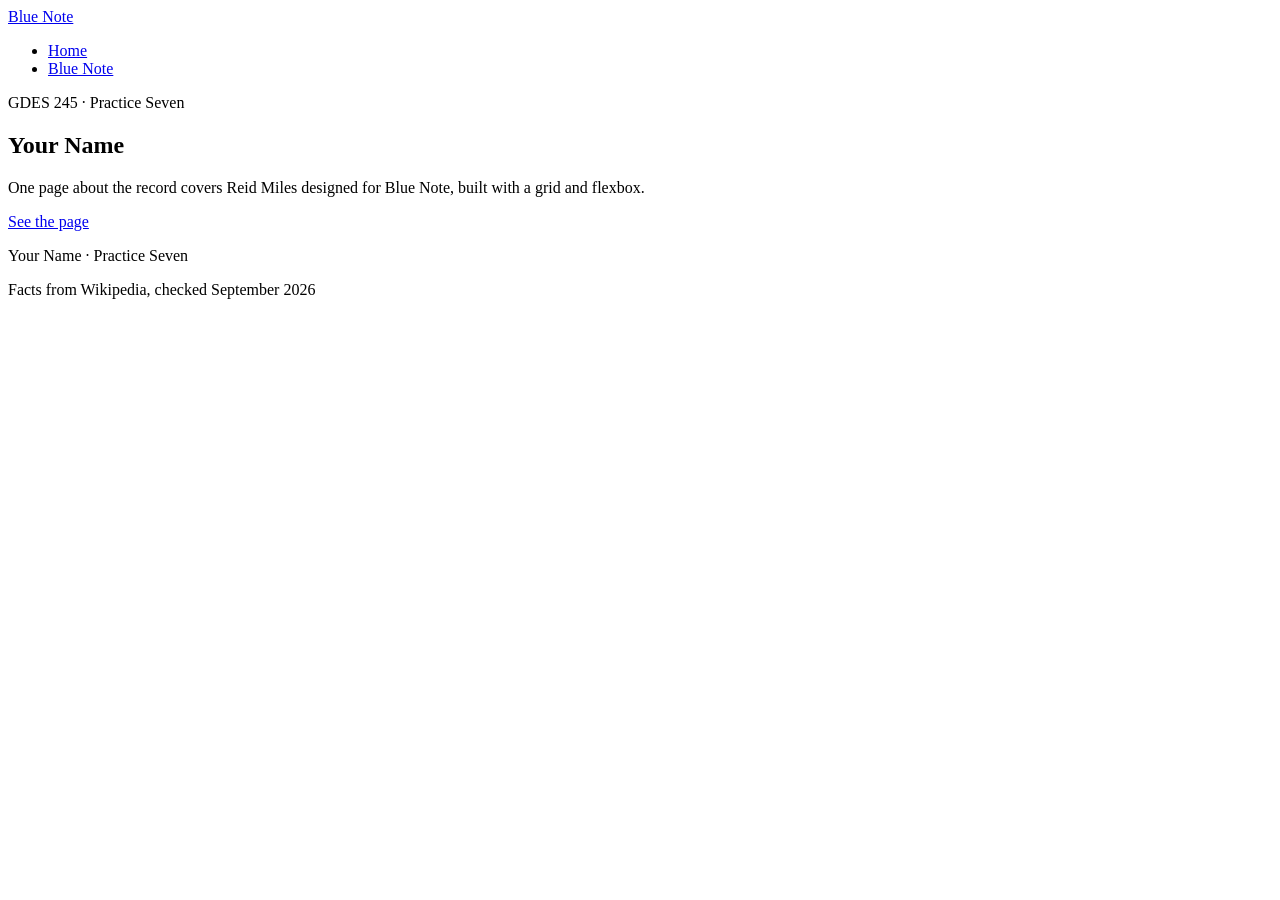
==== index.html @ 88a0044b "Add files via upload" ====
<!DOCTYPE html>
<html lang="en">
<head>
  <meta charset="UTF-8">
  <meta name="viewport" content="width=device-width, initial-scale=1.0">
  <title>Your Name, Web 1</title>

  <link rel="preconnect" href="https://fonts.googleapis.com">
  <link rel="preconnect" href="https://fonts.gstatic.com" crossorigin>
  <link href="https://fonts.googleapis.com/css2?family=Anton&family=Work+Sans:wght@400;600&display=swap" rel="stylesheet">

  <link rel="stylesheet" href="css/styles.css">
</head>
<body>

<header class="site-header">
  <a class="logo" href="index.html">Blue Note</a>
  <nav>
    <ul>
      <li><a href="index.html">Home</a></li>
      <li><a href="pages/blue-note.html">Blue Note</a></li>
    </ul>
  </nav>
</header>

<section class="hero">
  <p>GDES 245 &middot; Practice Seven</p>
  <h1>Your Name</h1>
  <p>One page about the record covers Reid Miles
     designed for Blue Note, built with a grid and flexbox.</p>
  <a class="button" href="pages/blue-note.html">See the page</a>
</section>

<footer class="site-footer" id="sources">
  <p>Your Name &middot; Practice Seven</p>
  <p>Facts from Wikipedia, checked September 2026</p>
</footer>

</body>
</html>
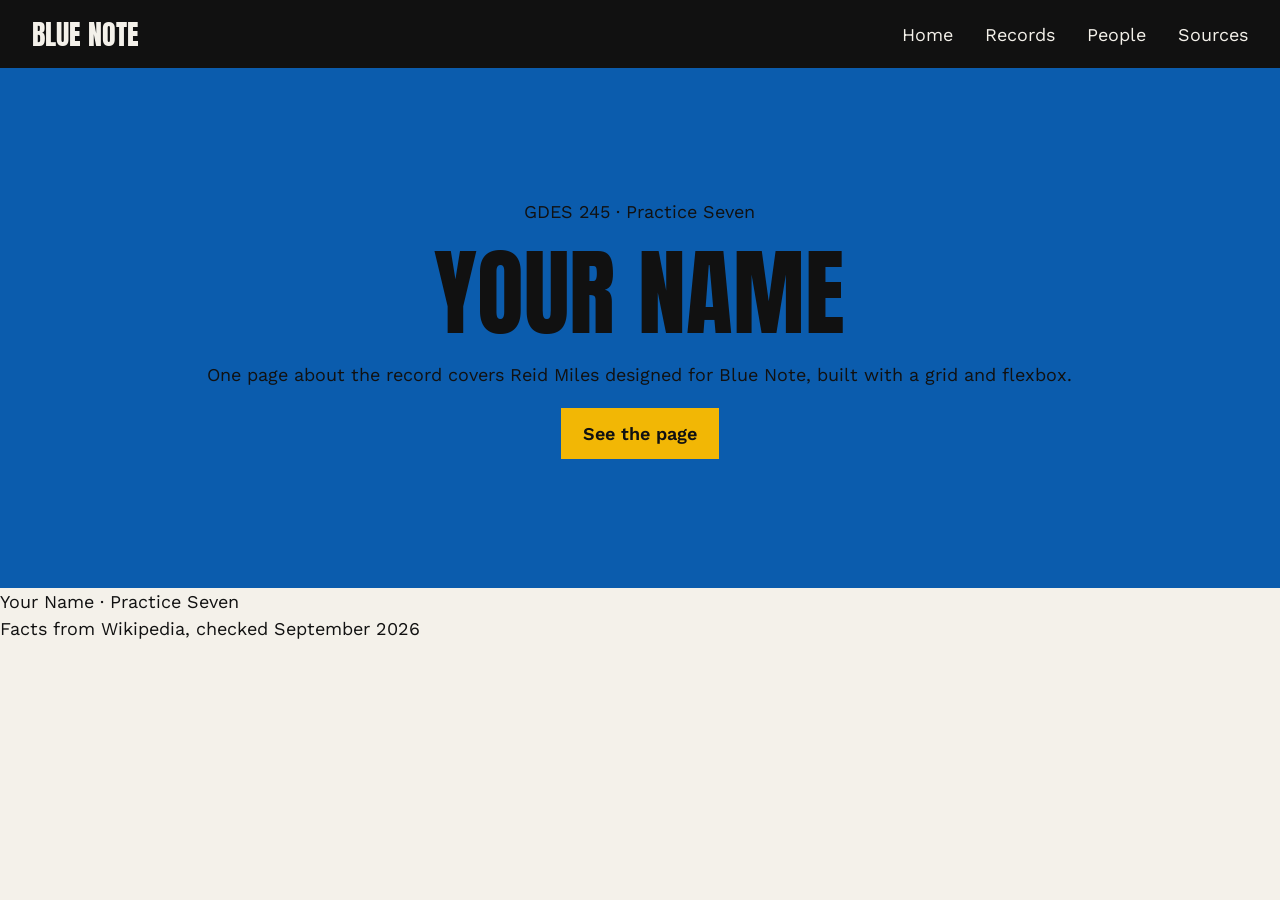
==== commit 29e4f397: "n" ====
--- a/index.html
+++ b/index.html
@@ -17,8 +17,10 @@
   <a class="logo" href="index.html">Blue Note</a>
   <nav>
     <ul>
-      <li><a href="index.html">Home</a></li>
-      <li><a href="pages/blue-note.html">Blue Note</a></li>
+      <li><a href="..//index.html">Home</a></li>
+                    <li><a href="#records">Records</a></li>
+                    <li><a href="#people">People</a></li>
+                    <li><a href="#sources">Sources</a></li>
     </ul>
   </nav>
 </header>
--- a/css/styles.css
+++ b/css/styles.css
@@ -0,0 +1,83 @@
+*{
+    box-sizing: border-box;
+    margin: 0;
+    padding: 0;
+}
+
+body {
+    display: grid;
+    grid-template-columns: 2fr 1fr;
+    background-color: #F4F1EA;
+    color: #111111;
+    font-family: 'Work Sans', sans-serif;
+    font-size: 18px;
+    line-height: 1.5;
+}
+
+h1, h2, h3, .logo {
+    font-family: 'Anton', sans-serif;
+    font-weight: 400;
+    text-transform: uppercase;
+    line-height: 1;
+}
+
+.site-header {
+    display: flex;
+    justify-content: space-between;
+    align-items: center;
+    padding: 20px 32px;
+    background-color: #111111;
+    color: #F4F1EA;
+}
+
+.site-header a {
+    color: #F4F1EA;
+    text-decoration: none;
+}
+
+.logo {
+    font-size: 28px;
+}
+
+nav ul {
+    display: flex;
+    gap: 32px;
+    list-style: none;
+}
+
+.hero {
+    display: flex;
+    flex-direction: column;
+    justify-content: center;
+    align-items: center;
+    gap: 20px;
+    min-height: 520px;
+    padding: 48px 32px;
+    background-color: #0B5CAD;
+    text-align: center;
+}
+
+.hero h1 {
+    font-size: 96px;
+}
+
+.button {
+    padding: 12px 22px;
+    background-color: #F2B705;
+    color: #111111;
+    font-weight: 600;
+    text-decoration: none;
+}
+
+.site-header, .hero, .people, .site-footer {
+    grid-column: span 2;
+}
+
+.records, .studio, .people {
+    padding: 64px 32px;
+}
+
+h2{
+    font-size: 48px;
+    margin-bottom: 20px;
+}
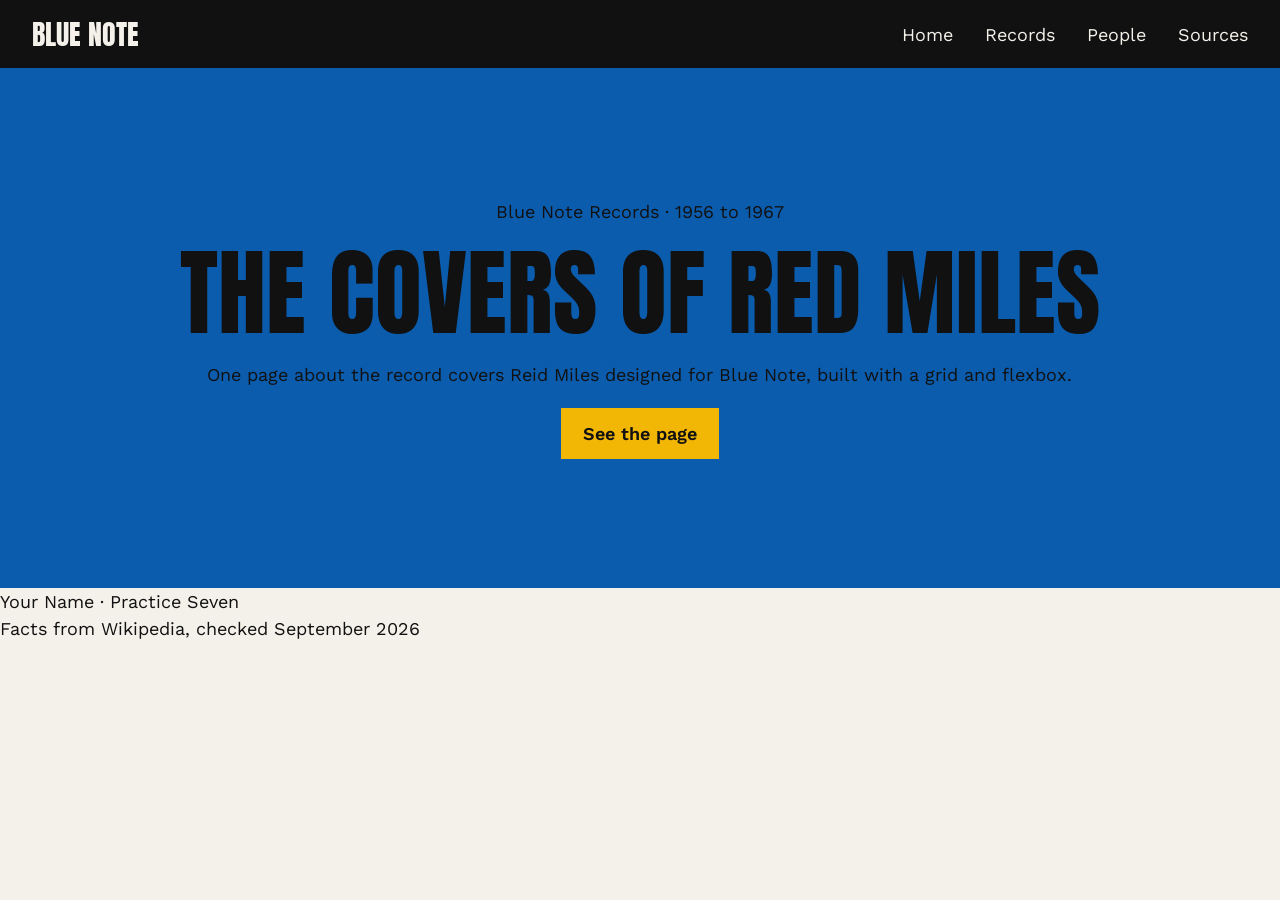
==== commit b271e73b: "d" ====
--- a/index.html
+++ b/index.html
@@ -26,8 +26,8 @@
 </header>
 
 <section class="hero">
-  <p>GDES 245 &middot; Practice Seven</p>
-  <h1>Your Name</h1>
+  <p>Blue Note Records &middot; 1956 to 1967</p>
+  <h1>The covers of Red Miles</h1>
   <p>One page about the record covers Reid Miles
      designed for Blue Note, built with a grid and flexbox.</p>
   <a class="button" href="pages/blue-note.html">See the page</a>
